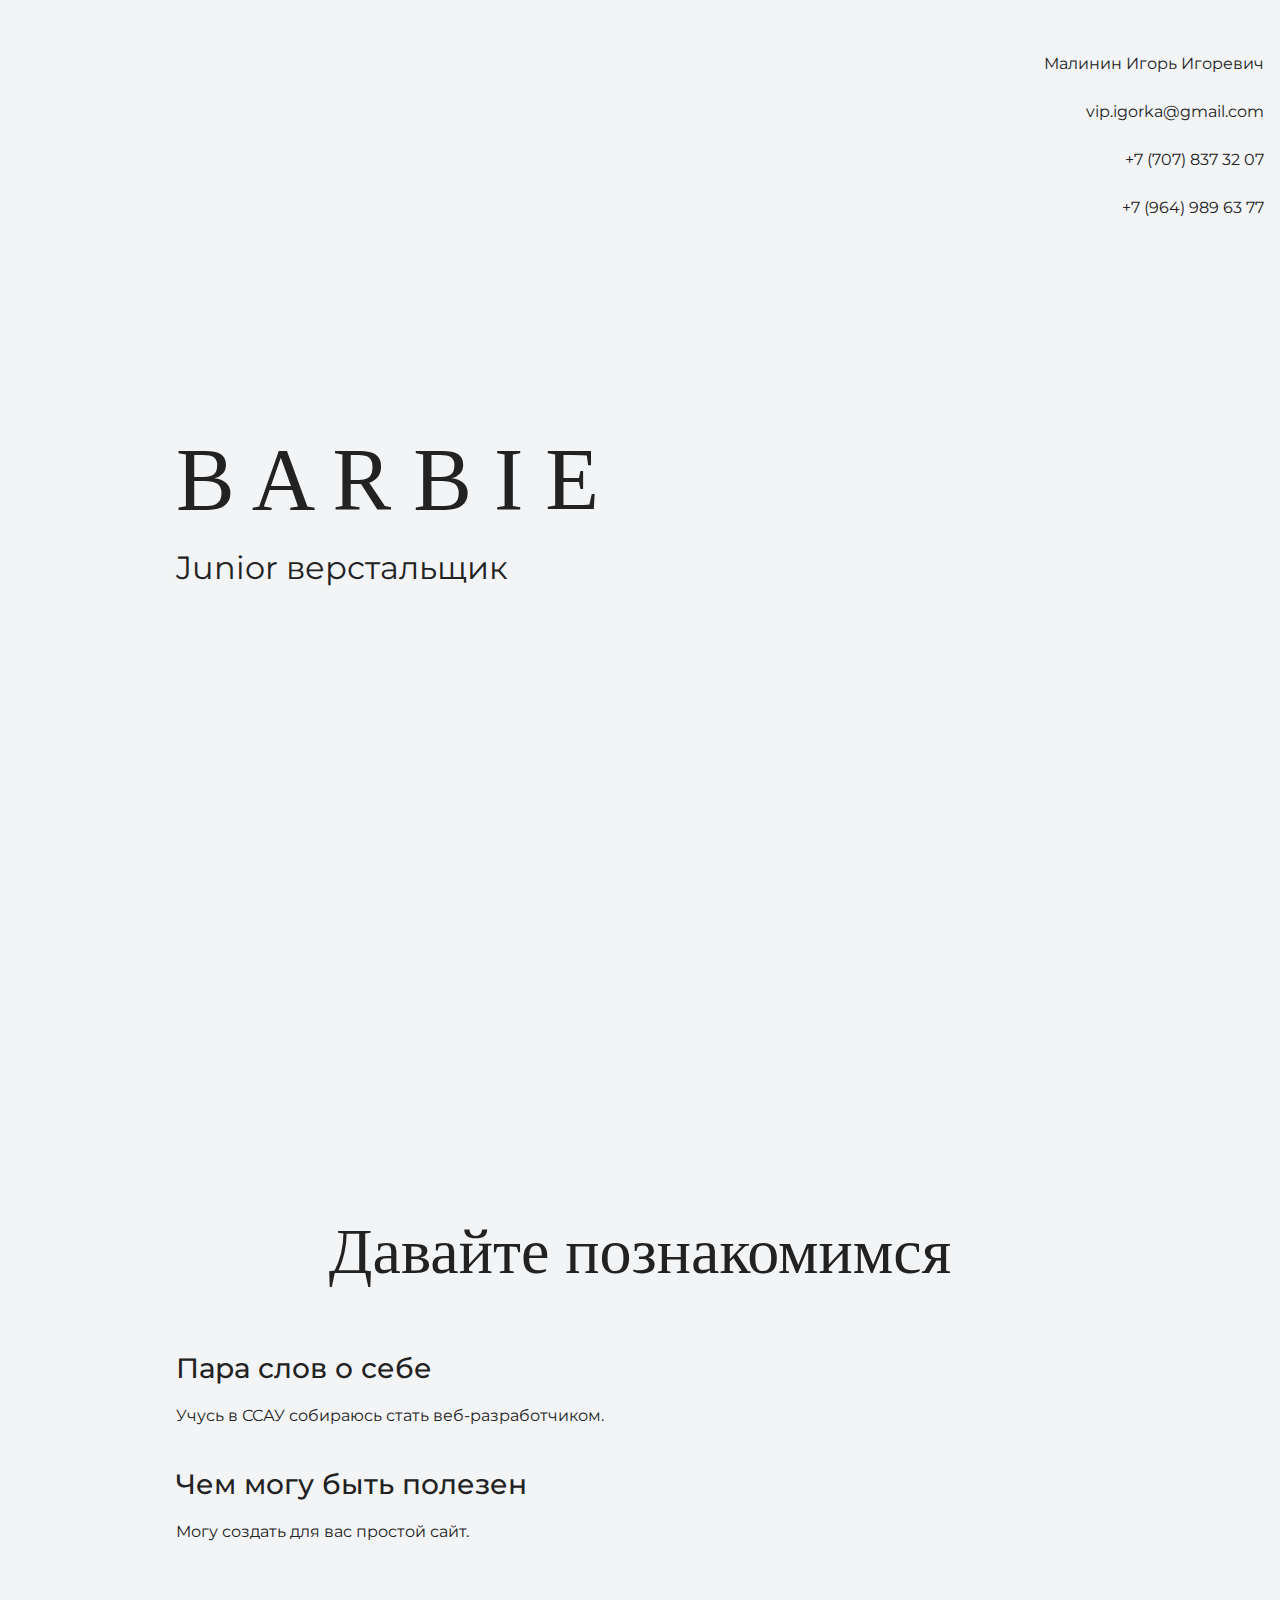
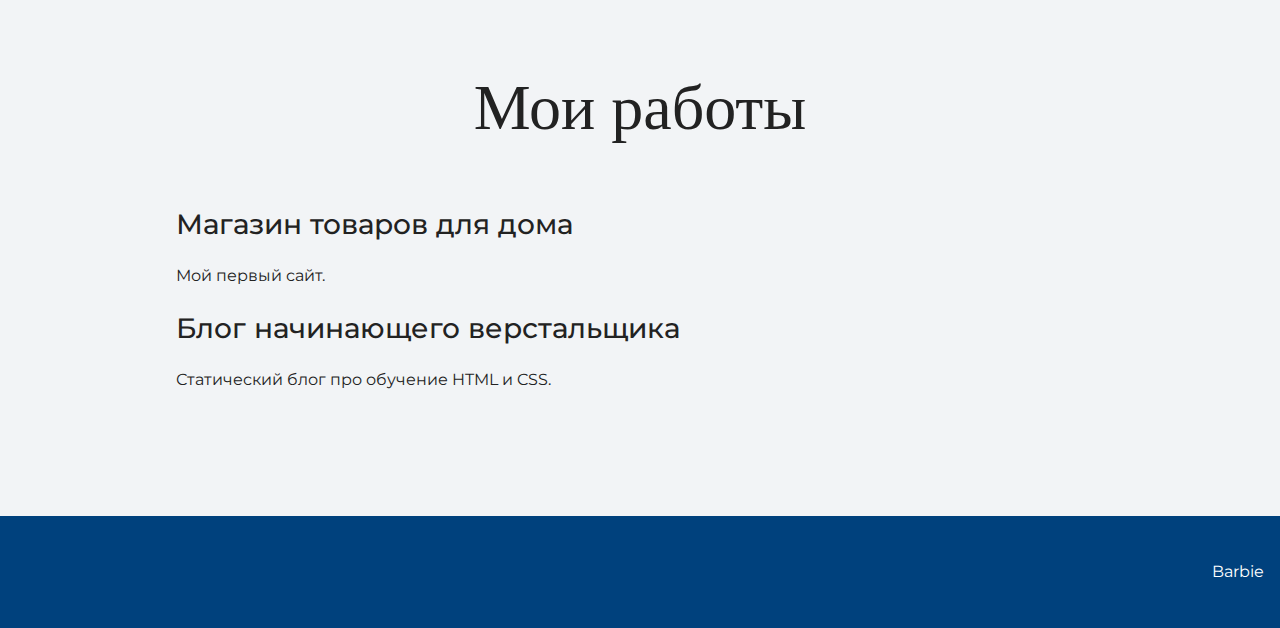
==== portfolio/index.html @ 6ce63e4c "Added site files" ====
<!DOCTYPE html>
<html lang="ru">
  <head>
    <meta charset="UTF-8">
    <link rel="stylesheet" href="style.css">
    <link href="https://fonts.googleapis.com/css?family=Montserrat:400,500,700|Old+Standard+TT&display=swap&subset=cyrillic" rel="stylesheet">
    <title>Портфолио Junior верстальщика</title>
  </head>

  <body>
    <header class="page-header">
      <div class="container">
        <p>Малинин Игорь Игоревич</p>
        <p>vip.igorka@gmail.com</p>
        <p>+7 (707) 837 32 07</p>
        <p>+7 (964) 989 63 77</p>
      </div>
    </header>
    <main>
      <div class="container">
        <section class="hero-image">
          <h1 class="heading">B A R B I E</h1>
          <p>Junior верстальщик</p>
        </section>

        <section class="intro">
          <h2 class="subheading">Давайте познакомимся</h2>
          <h3>Пара слов о себе</h3>
          <p>Учусь в ССАУ собираюсь стать веб-разработчиком.</p>
          <h3>Чем могу быть полезен</h3>
          <p>Могу создать для вас простой сайт.</p>
        </section>

        <section class="portfolio">
          <h2 class="subheading">Мои работы</h2>

          <h3>Магазин товаров для дома</h3>
          <p>Мой первый сайт.</p>

          <h3>Блог начинающего верстальщика</h3>
          <p>Статический блог про обучение HTML и CSS.</p>
        </section>
      </div>
    </main>
    <footer class="page-footer">
      <div class="container">
        Barbie
      </div>
    </footer>
  </body>
</html>
---- portfolio/style.css ----
body {
  margin: 0;
  min-width: 960px;
  font-family: "Montserrat", "Helvetica", "Arial", sans-serif;
  font-size: 16px;
  line-height: 32px;
  color: #222222;
  background-color: #f2f4f6;
  background-image: url("img/hero-bg.jpg");
  background-repeat: no-repeat;
  background-position: top center;
}

.container {
  max-width: 928px;
  margin: 0 auto;
  padding: 0 16px;
}

.page-header {
  margin: 0 0 160px;
  padding: 32px 0 32px;
}

.page-header .container,
.page-footer .container {
  max-width: 1408px;
  text-align: right;
}

.page-header a {
  margin-left: 56px;
  color: #288be6;
  text-decoration: none;
  background-repeat: no-repeat;
  background-position: left;
}

.header-email {
  padding-left: 30px;
  background-image: url("img/icon-email-header.svg");
}

.header-phone {
  padding-left: 25px;
  background-image: url("img/icon-phone-header.svg");
}

.hero-image {
  margin-bottom: 620px;
}

.hero-image .container {
  max-width: 1408px;
  text-align: center;
}

.heading {
  margin: 0 0 16px;
  font-family: "Old Standard TT", "Times", "Times New Roman", serif;
  font-size: 88px;
  line-height: 96px;
  font-weight: 400;
}

.hero-image p {
  margin: 0;
  font-size: 32px;
  line-height: 48px;
}

.intro {
  margin: 0 0 120px;
}

.subheading {
  margin: 0 0 56px;
  font-family: "Old Standard TT", "Times", "Times New Roman", serif;
  font-size: 64px;
  line-height: 80px;
  font-weight: 400;
  text-align: center;
}

.user-image {
  margin: 0 0 32px;
  text-align: center;
}

.intro h3,
.portfolio h3 {
  margin: 0 0 12px;
  font-size: 28px;
  line-height: 40px;
  font-weight: 500;
}

.intro p {
  margin: 0 0 32px;
}

.skills-list {
  margin: 0;
  padding: 0;
}

.skills-list dt {
  padding-left: 32px;
  background-repeat: no-repeat;
  background-position: left;
}

.skill-html {
  background-image: url("img/icon-html.svg");
}

.skill-css {
  background-image: url("img/icon-css.svg");
}

.level {
  margin: 4px 0 16px;
  padding: 0;
  height: 14px;
  font-size: 0;
  background-color: #ffffff;
  border: 1px solid #86c3fa;
  border-radius: 8px;
}

.level div {
  margin: 1px;
  height: 12px;
  background-color: #288be6;
  border-radius: 6px;
}

.portfolio {
  margin: 0 0 120px;
}

.projects {
  margin: 0;
  padding: 0;
  list-style: none;
}

.projects li {
  margin: 0 0 80px;
}

.project-image {
  margin: 0 0 24px;
  text-align: center;
}

.projects p {
  margin: 0 0 24px;
}

.button {
  padding: 6px 20px;
  display: inline-block;
  vertical-align: baseline;
  text-decoration: none;
  text-transform: uppercase;
  border-radius: 4px;
  background-color: #288be6;
  color: #ffffff;
}

.page-footer {
  padding: 40px 0;
  background-color: #00417d;
  color: #ffffff;
}

.page-footer a {
  margin-left: 56px;
  color: inherit;
  text-decoration: none;
  background-repeat: no-repeat;
  background-position: left;
}

.footer-email {
  padding-left: 30px;
  background-image: url("img/icon-email-footer.svg");
}

.footer-phone {
  padding-left: 25px;
  background-image: url("img/icon-phone-footer.svg");
}
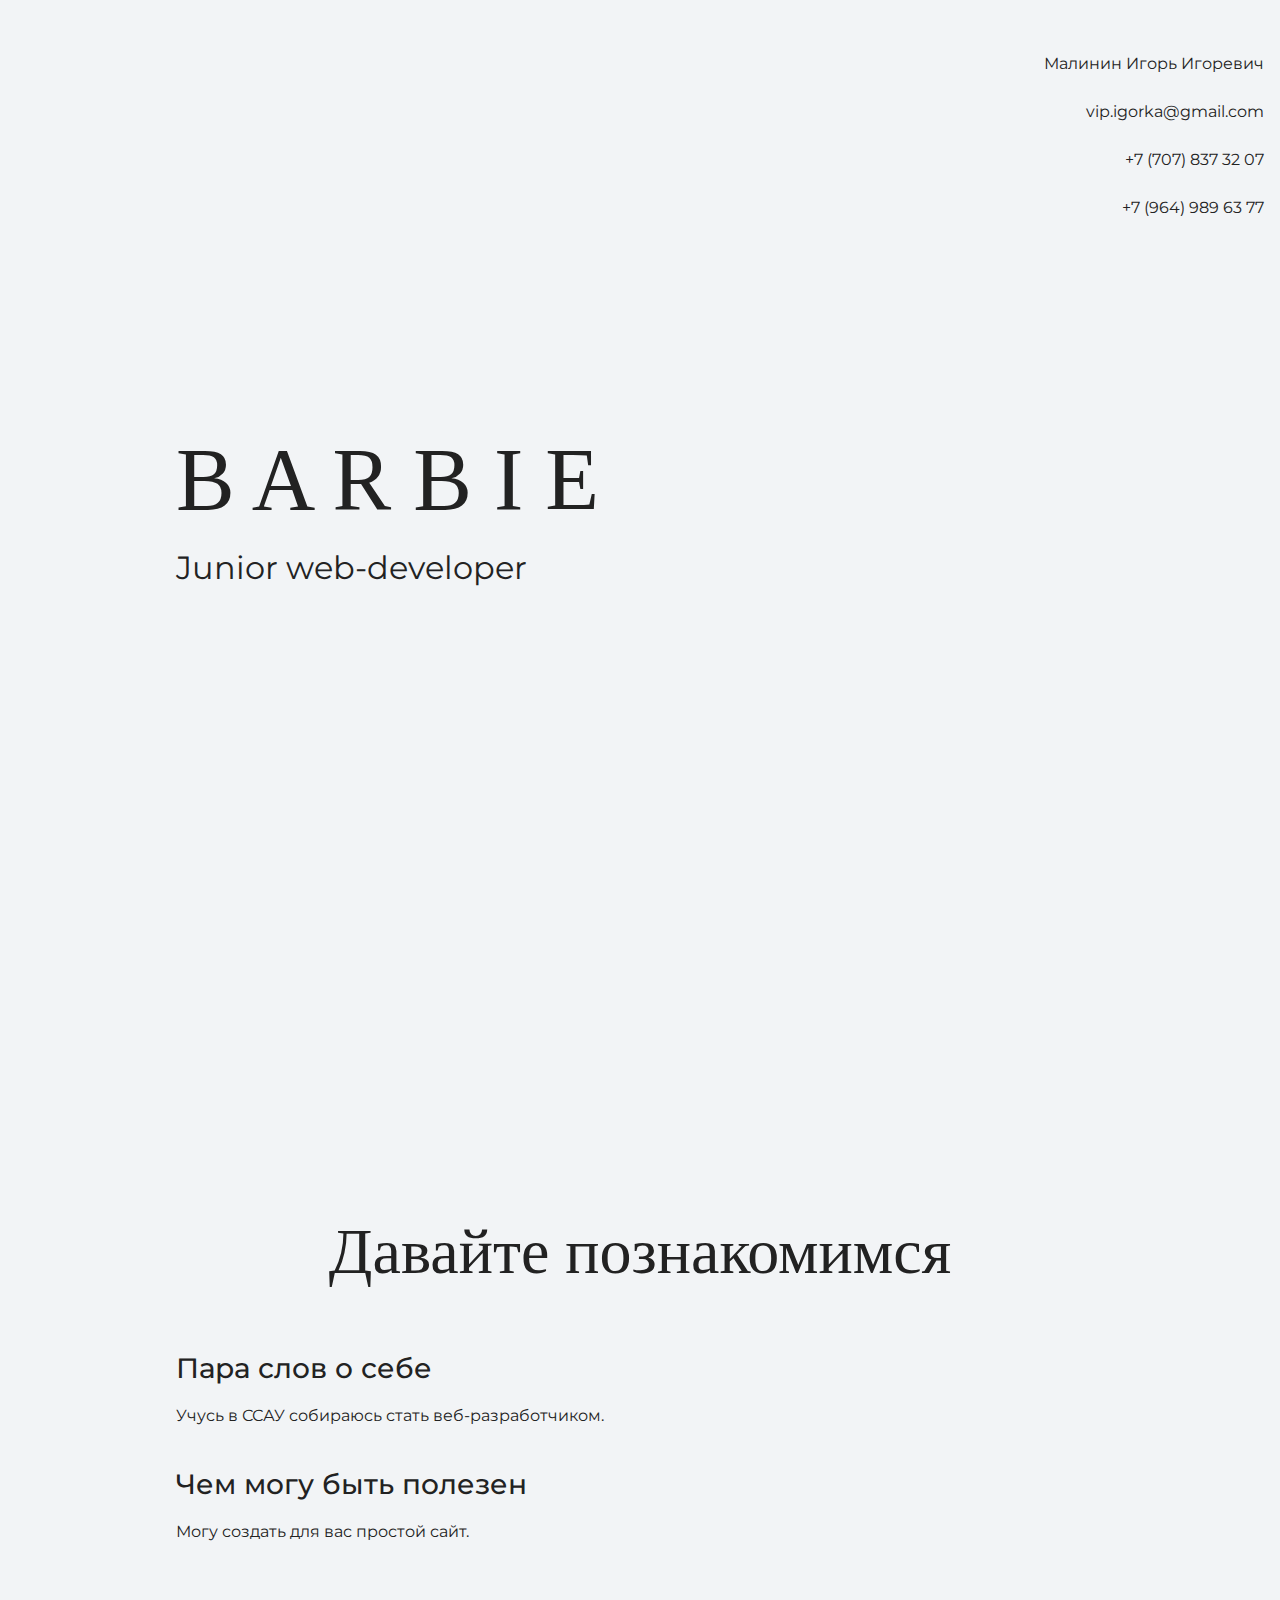
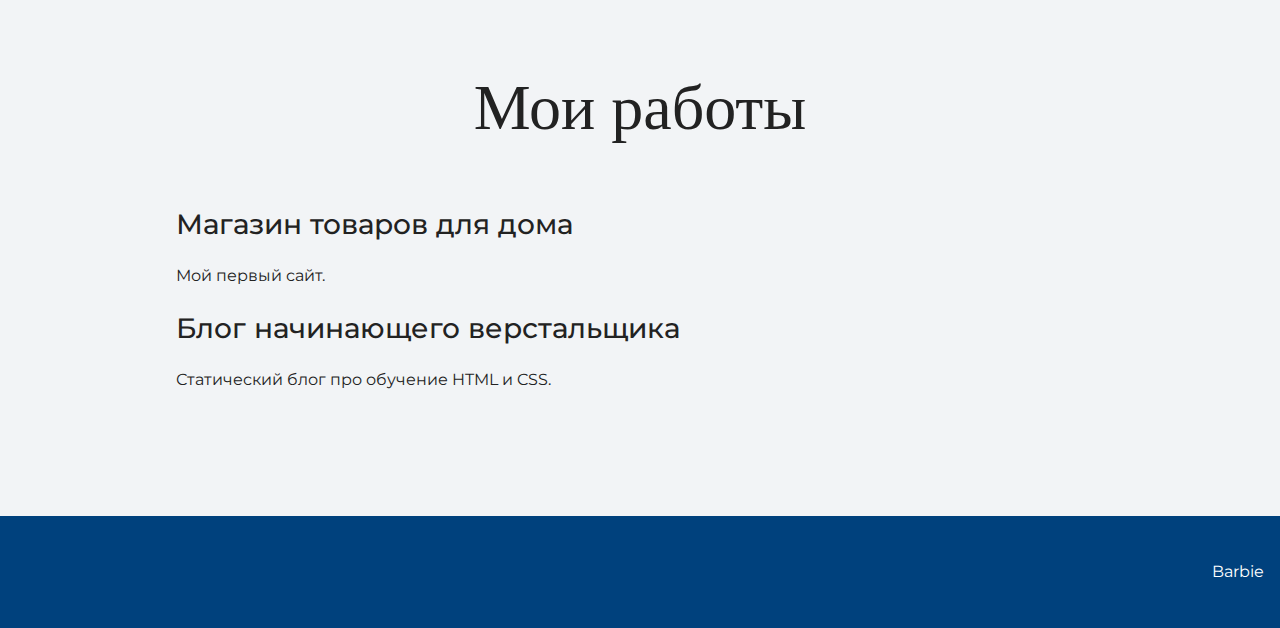
==== commit cbaa8c40: "changed text" ====
--- a/portfolio/index.html
+++ b/portfolio/index.html
@@ -4,7 +4,7 @@
     <meta charset="UTF-8">
     <link rel="stylesheet" href="style.css">
     <link href="https://fonts.googleapis.com/css?family=Montserrat:400,500,700|Old+Standard+TT&display=swap&subset=cyrillic" rel="stylesheet">
-    <title>Портфолио Junior верстальщика</title>
+    <title>Портфолио Junior web-devoloper</title>
   </head>
 
   <body>
@@ -20,7 +20,7 @@
       <div class="container">
         <section class="hero-image">
           <h1 class="heading">B A R B I E</h1>
-          <p>Junior верстальщик</p>
+          <p>Junior web-developer</p>
         </section>
 
         <section class="intro">
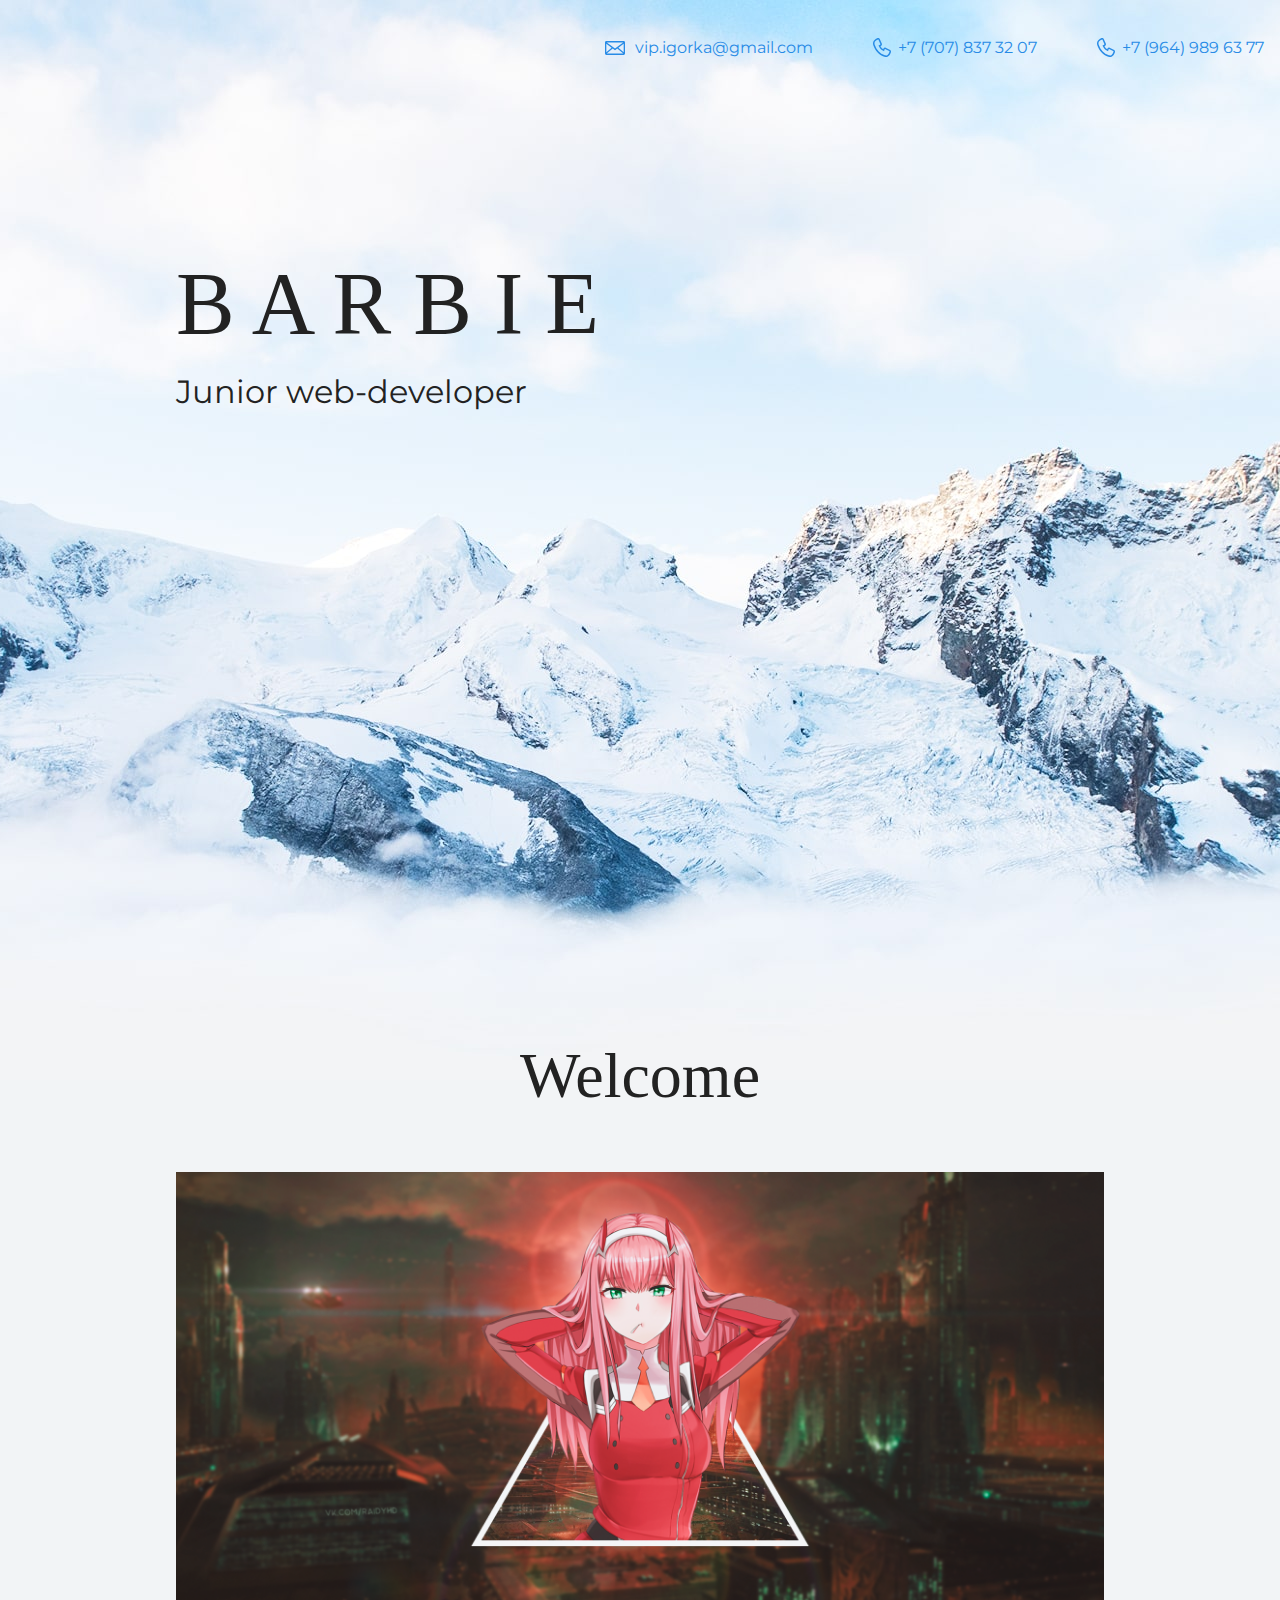
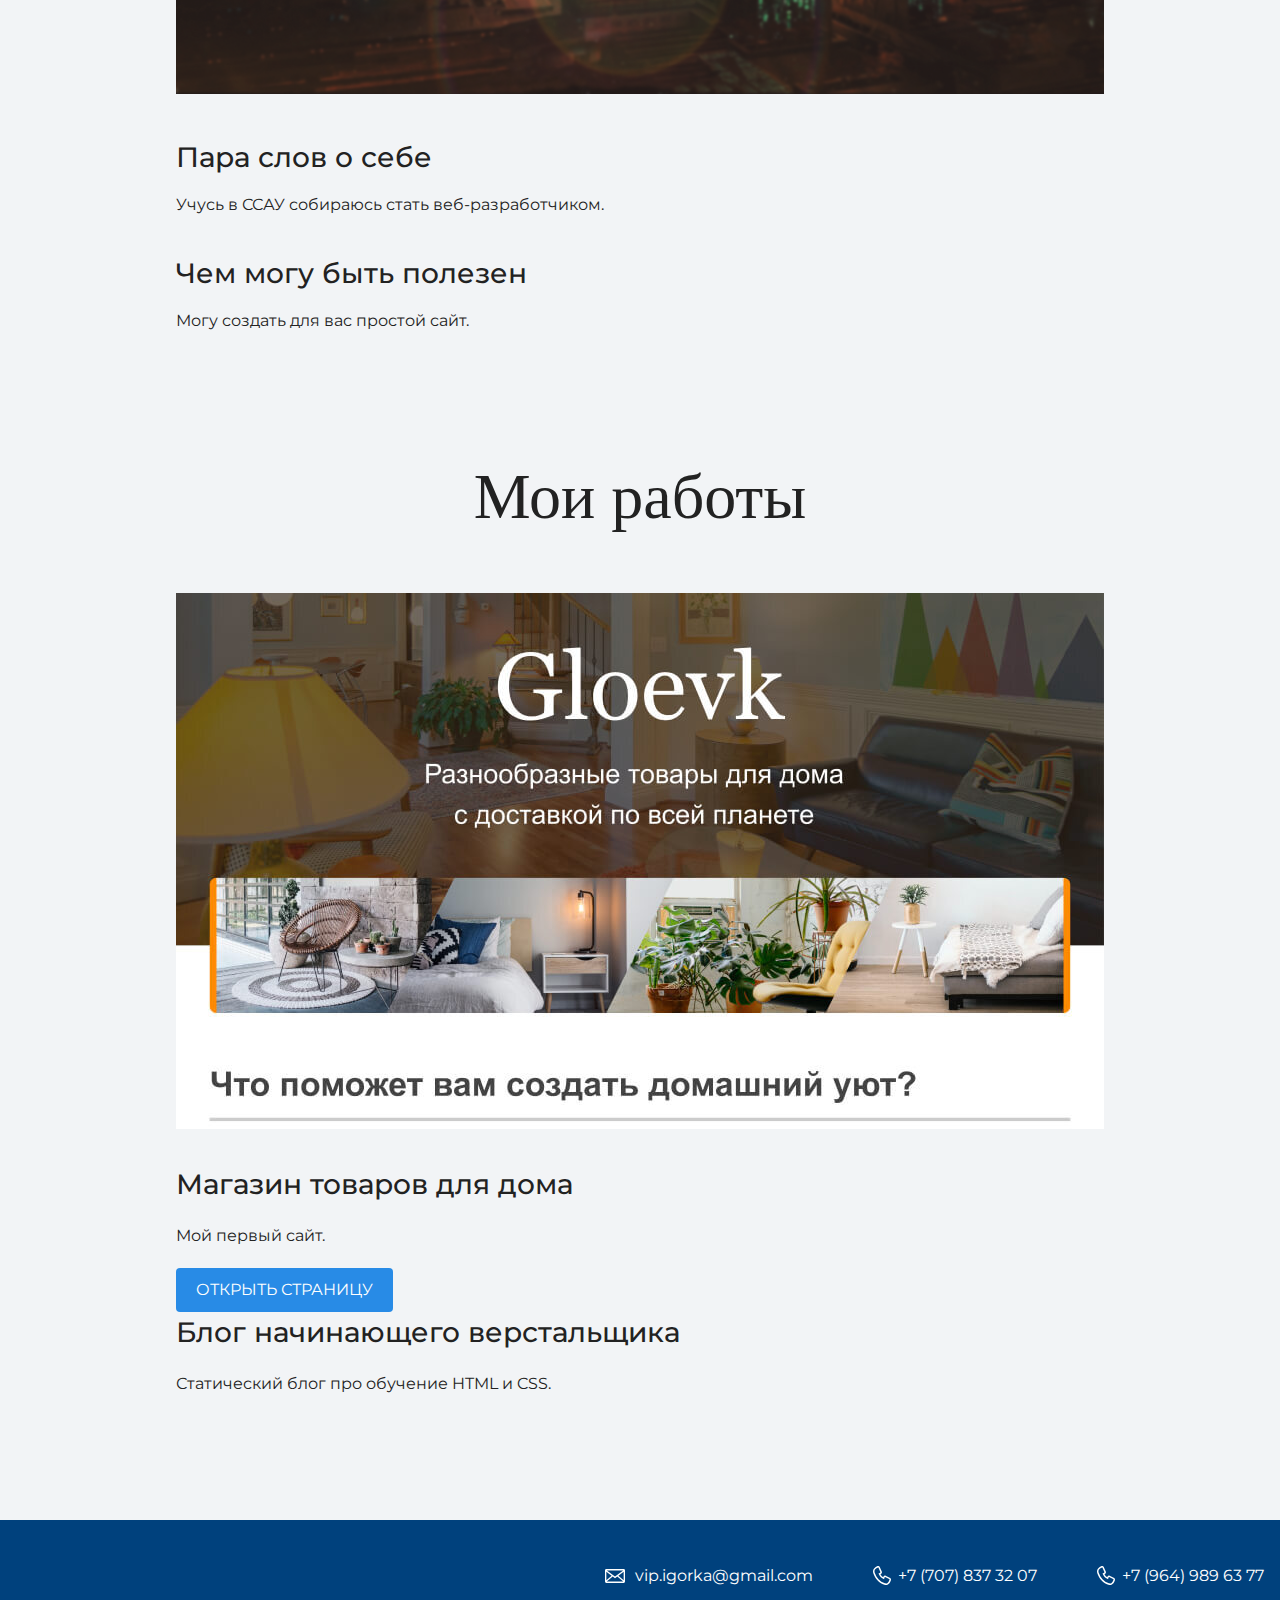
==== commit fe2c840e: "Added images and links" ====
--- a/portfolio/index.html
+++ b/portfolio/index.html
@@ -10,10 +10,9 @@
   <body>
     <header class="page-header">
       <div class="container">
-        <p>Малинин Игорь Игоревич</p>
-        <p>vip.igorka@gmail.com</p>
-        <p>+7 (707) 837 32 07</p>
-        <p>+7 (964) 989 63 77</p>
+        <a class="header-email" href="mailto:vip.igorka@gmail.com">vip.igorka@gmail.com</a>
+        <a class="header-phone" href="tel:+77078373207">+7 (707) 837 32 07</a>
+        <a class="header-phone" href="tel:+79649896377">+7 (964) 989 63 77</a>
       </div>
     </header>
     <main>
@@ -24,7 +23,10 @@
         </section>
 
         <section class="intro">
-          <h2 class="subheading">Давайте познакомимся</h2>
+          <h2 class="subheading">Welcome</h2>
+          <figure class="user-image">
+            <img src="files/user.jpg" width="928" alt="Фотография Неопознанного Енота">
+          </figure>
           <h3>Пара слов о себе</h3>
           <p>Учусь в ССАУ собираюсь стать веб-разработчиком.</p>
           <h3>Чем могу быть полезен</h3>
@@ -33,10 +35,12 @@
 
         <section class="portfolio">
           <h2 class="subheading">Мои работы</h2>
-
+          <figure class="project-image">
+            <img src="files/project.jpg" width="928" height="536" alt="Cайт магазина товаров для дома">
+          </figure>
           <h3>Магазин товаров для дома</h3>
           <p>Мой первый сайт.</p>
-
+          <a class="button" href="source/project/index.html">Открыть страницу</a>
           <h3>Блог начинающего верстальщика</h3>
           <p>Статический блог про обучение HTML и CSS.</p>
         </section>
@@ -44,7 +48,9 @@
     </main>
     <footer class="page-footer">
       <div class="container">
-        Barbie
+        <a class="footer-email" href="mailto:vip.igorka@gmail.com">vip.igorka@gmail.com</a>
+        <a class="footer-phone" href="tel:+77078373207">+7 (707) 837 32 07</a>
+        <a class="footer-phone" href="tel:+79649896377">+7 (964) 989 63 77</a>
       </div>
     </footer>
   </body>
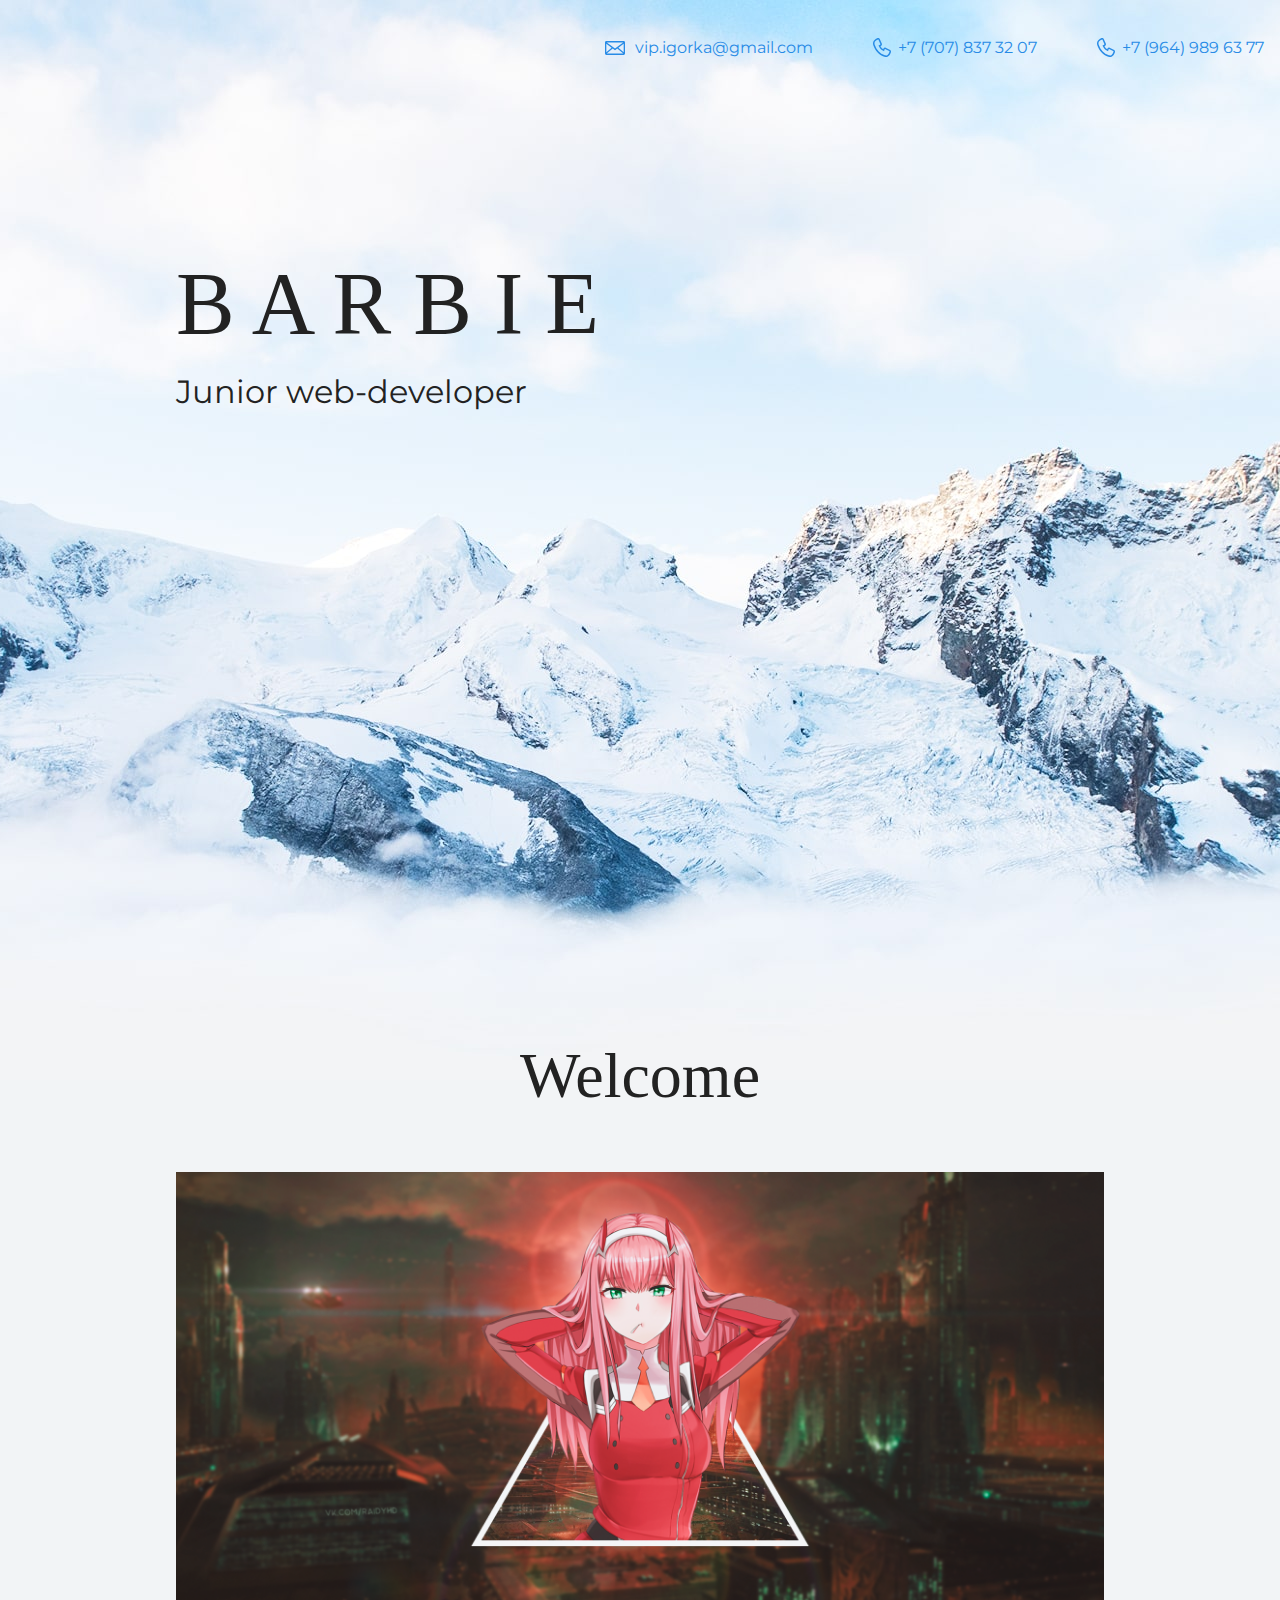
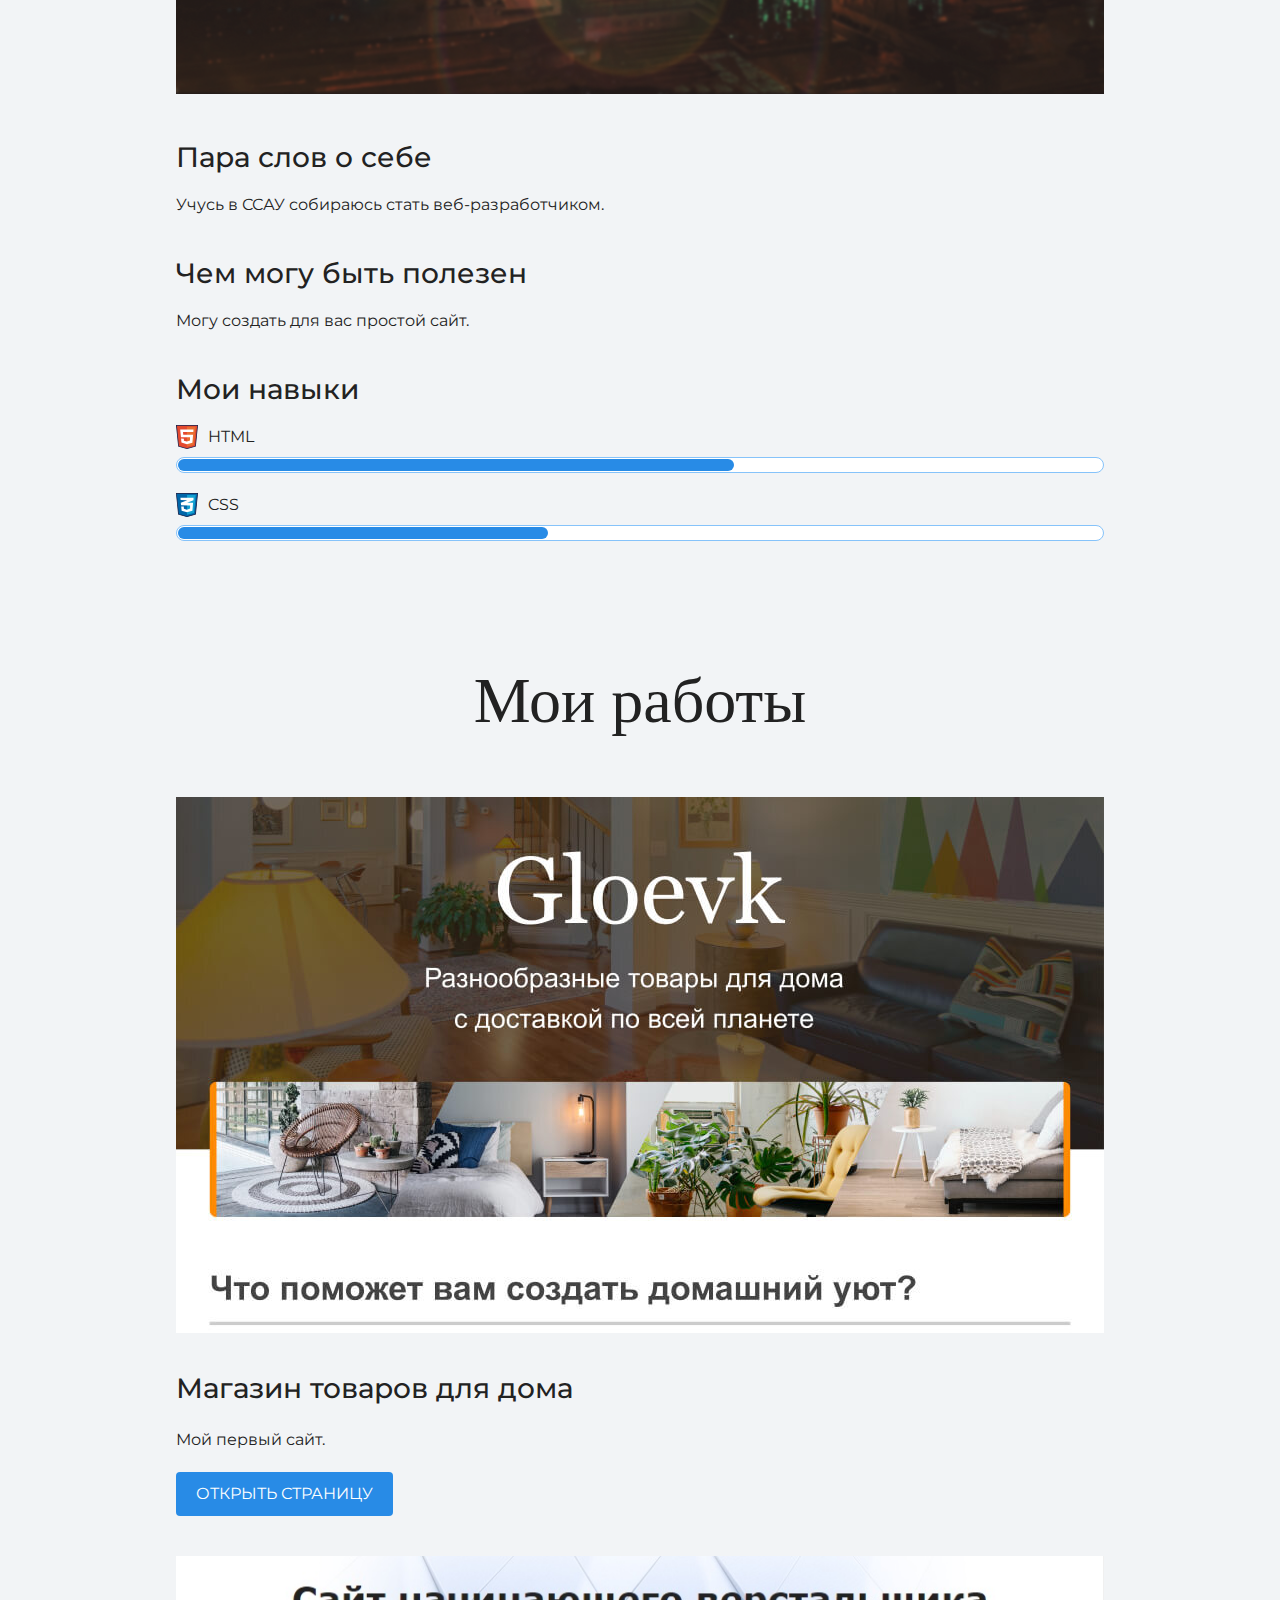
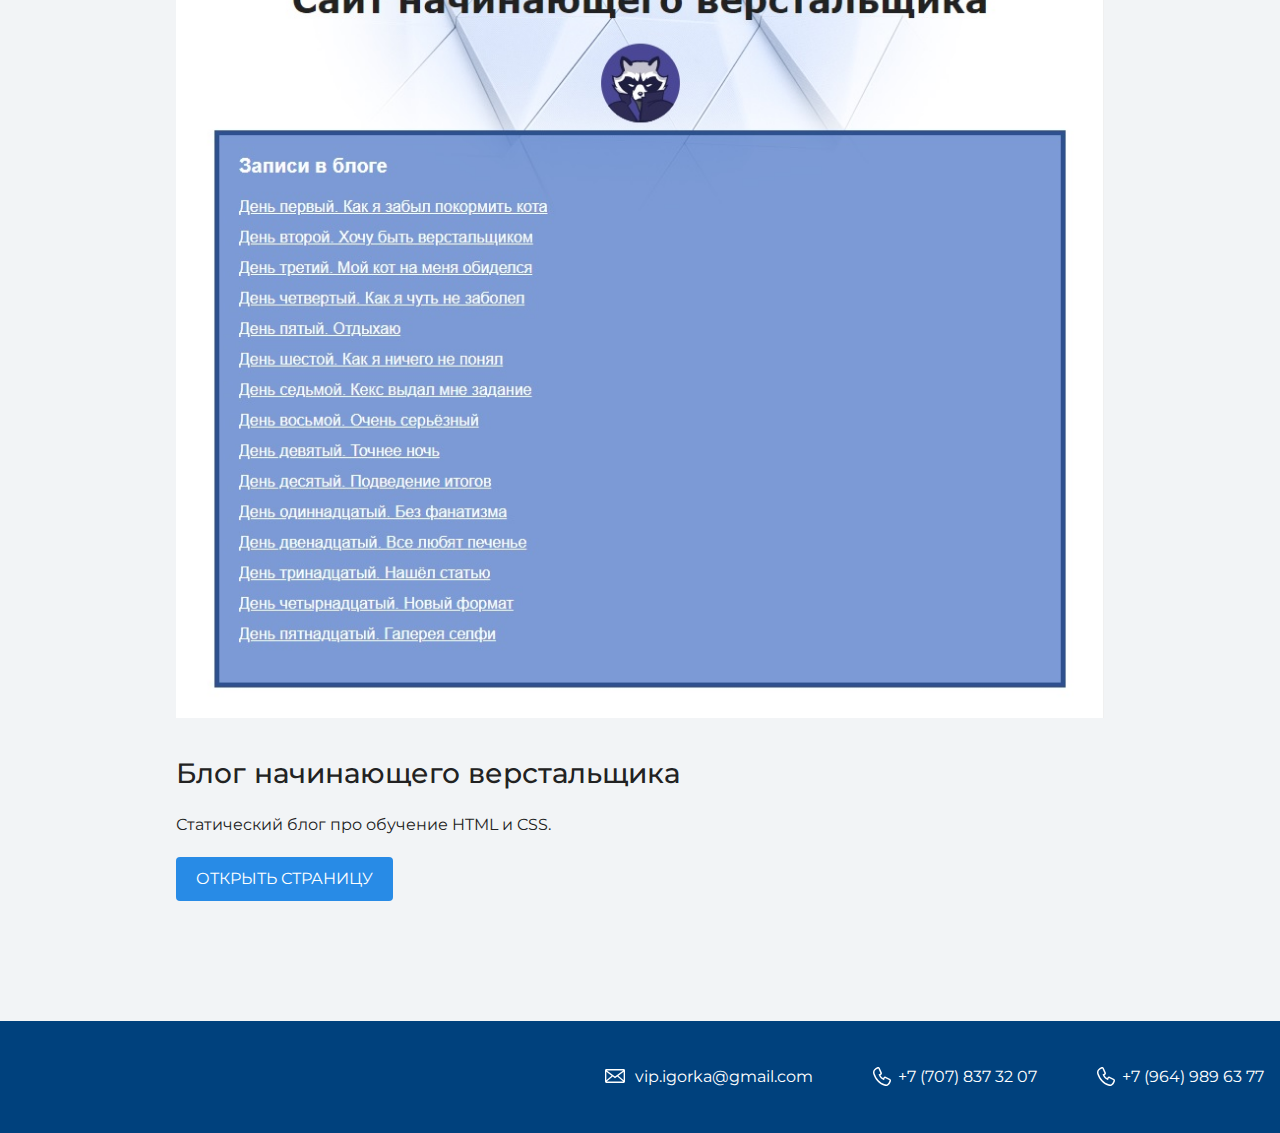
==== commit c00fcfe0: "Added new work" ====
--- a/portfolio/index.html
+++ b/portfolio/index.html
@@ -31,6 +31,15 @@
           <p>Учусь в ССАУ собираюсь стать веб-разработчиком.</p>
           <h3>Чем могу быть полезен</h3>
           <p>Могу создать для вас простой сайт.</p>
+          <div class="skills">
+            <h3>Мои навыки</h3>
+            <dl class="skills-list">
+              <dt class="skill-html">HTML</dt>
+              <dd class="level"><div style="width: 60%;">60%</div></dd>
+              <dt class="skill-css">CSS</dt>
+              <dd class="level"><div style="width: 40%;">40%</div></dd>
+            </dl>
+          </div>
         </section>
 
         <section class="portfolio">
@@ -41,8 +50,12 @@
           <h3>Магазин товаров для дома</h3>
           <p>Мой первый сайт.</p>
           <a class="button" href="source/project/index.html">Открыть страницу</a>
+          <figure class="project-image">
+            <img src="files/project-2.jpg" width="928" alt="Сайт с блогом начинающего верстальщика">
+          </figure>
           <h3>Блог начинающего верстальщика</h3>
           <p>Статический блог про обучение HTML и CSS.</p>
+          <a class="button" href="source/project-blog/index.html">Открыть страницу</a>
         </section>
       </div>
     </main>
--- a/portfolio/style.css
+++ b/portfolio/style.css
@@ -150,7 +150,7 @@
 }
 
 .project-image {
-  margin: 0 0 24px;
+  margin: 40px 0 24px;
   text-align: center;
 }
 
@@ -172,12 +172,11 @@
 .page-footer {
   padding: 40px 0;
   background-color: #00417d;
-  color: #ffffff;
 }
 
 .page-footer a {
   margin-left: 56px;
-  color: inherit;
+  color: #ffffff;
   text-decoration: none;
   background-repeat: no-repeat;
   background-position: left;
